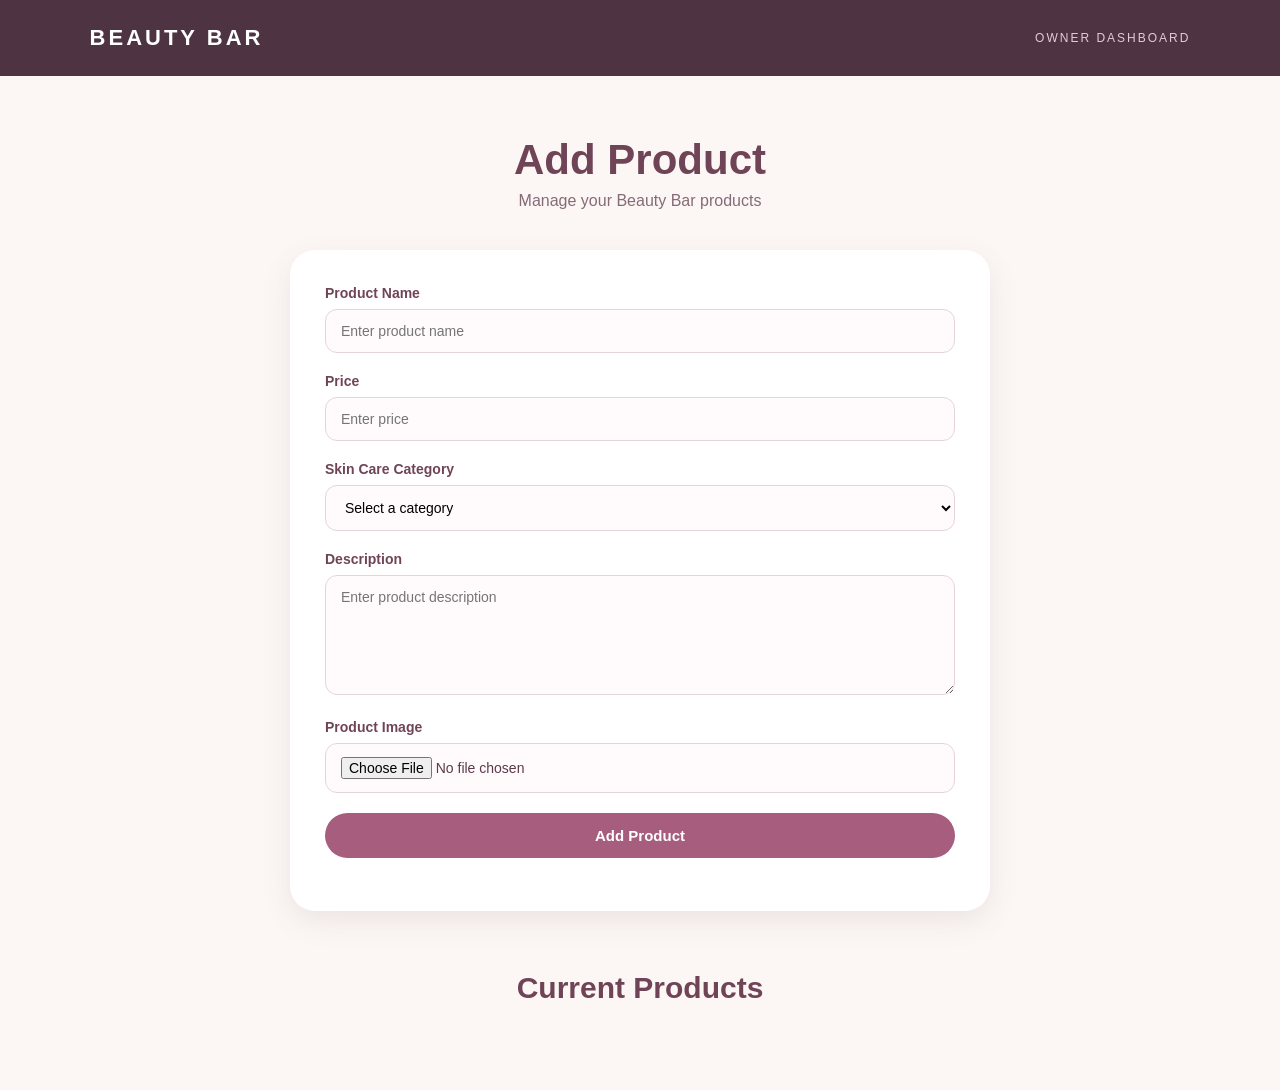
==== frontend/admin.html @ 8c3b52ff "Initial Beauty Bar project" ====
<!DOCTYPE html>
<html lang="en">

<head>

    <meta charset="UTF-8">

    <meta name="viewport" content="width=device-width, initial-scale=1.0">

    <title>Beauty Bar | Owner Dashboard</title>

    <style>

        * {
            margin: 0;
            padding: 0;
            box-sizing: border-box;
        }

        body {
            font-family: Arial, sans-serif;
            background: #fcf7f5;
            color: #5b3b4b;
            min-height: 100vh;
        }


        .admin-header {
            padding: 25px 7%;

            background: #4e3442;

            color: white;

            display: flex;

            align-items: center;

            justify-content: space-between;
        }


        .admin-logo {
            font-size: 22px;

            font-weight: bold;

            letter-spacing: 3px;
        }


        .admin-label {
            font-size: 12px;

            color: #e6c9d7;

            letter-spacing: 2px;
        }


        .dashboard {
            max-width: 1000px;

            margin: 60px auto;

            padding: 0 25px;
        }


        .title {
            text-align: center;

            margin-bottom: 40px;
        }


        .title h1 {
            color: #704457;

            font-size: 42px;

            margin-bottom: 8px;
        }


        .title p {
            color: #856b77;
        }


        .form-card {
            max-width: 700px;

            margin: auto;

            padding: 35px;

            background: white;

            border-radius: 25px;

            box-shadow:
                0 10px 30px
                rgba(90, 55, 75, 0.10);
        }


        .form-group {
            margin-bottom: 20px;
        }


        .form-group label {
            display: block;

            margin-bottom: 8px;

            font-size: 14px;

            font-weight: bold;

            color: #704457;
        }


        .form-group input,
        .form-group textarea,
        .form-group select {

            width: 100%;

            padding: 13px 15px;

            border: 1px solid #e6d4dd;

            border-radius: 12px;

            outline: none;

            font-family: Arial, sans-serif;

            font-size: 14px;

            background: #fffafb;
        }


        .form-group input:focus,
        .form-group textarea:focus,
        .form-group select:focus {

            border-color: #b86f90;
        }


        .form-group textarea {
            min-height: 120px;

            resize: vertical;
        }


        .image-preview {

            display: none;

            width: 180px;

            height: 180px;

            object-fit: cover;

            border-radius: 18px;

            margin-top: 15px;

            border: 2px solid #ead0dc;
        }


        .add-button {

            width: 100%;

            border: none;

            padding: 14px;

            border-radius: 25px;

            background: #a65d7e;

            color: white;

            font-size: 15px;

            font-weight: bold;

            cursor: pointer;

            transition: 0.3s;
        }


        .add-button:hover {

            background: #914d6d;

            transform: translateY(-2px);
        }


        .message {

            margin-top: 18px;

            text-align: center;

            font-size: 14px;

            font-weight: bold;
        }


        .products-title {

            text-align: center;

            color: #704457;

            margin: 60px 0 25px;

            font-size: 30px;
        }


        #products {

            display: grid;

            grid-template-columns:
                repeat(3, 1fr);

            gap: 20px;
        }


        .product-card {

            overflow: hidden;

            background: white;

            border-radius: 20px;

            box-shadow:
                0 8px 25px
                rgba(90, 55, 75, 0.08);
        }


        .product-image {

            width: 100%;

            height: 220px;

            object-fit: cover;

            display: block;

            background: #f5e9ee;
        }


        .product-content {

            padding: 22px;
        }


        .product-card h3 {

            color: #704457;

            margin-bottom: 8px;
        }


        .product-card .price {

            color: #a65d7e;

            font-weight: bold;

            margin-bottom: 8px;
        }


        .product-card .category {

            font-size: 12px;

            color: #8b7180;

            margin-bottom: 8px;
        }


        .product-card p {

            font-size: 13px;

            color: #806b75;
        }


        @media (max-width: 750px) {

            #products {

                grid-template-columns: 1fr;
            }


            .admin-header {

                flex-direction: column;

                gap: 8px;

                text-align: center;
            }


            .form-card {

                padding: 25px;
            }
        }

    </style>

</head>


<body>


    <header class="admin-header">

        <div class="admin-logo">
            BEAUTY BAR
        </div>

        <div class="admin-label">
            OWNER DASHBOARD
        </div>

    </header>



    <main class="dashboard">


        <div class="title">

            <h1>
                Add Product
            </h1>

            <p>
                Manage your Beauty Bar products
            </p>

        </div>



        <form
            class="form-card"
            id="productForm"
        >


            <div class="form-group">

                <label for="name">
                    Product Name
                </label>

                <input
                    type="text"
                    id="name"
                    placeholder="Enter product name"
                    required
                >

            </div>



            <div class="form-group">

                <label for="price">
                    Price
                </label>

                <input
                    type="number"
                    id="price"
                    placeholder="Enter price"
                    min="0"
                    step="0.01"
                    required
                >

            </div>



            <div class="form-group">

                <label for="category">
                    Skin Care Category
                </label>

                <select
                    id="category"
                    required
                >

                    <option value="">
                        Select a category
                    </option>

                    <option value="Facial Care">
                        Facial Care
                    </option>

                    <option value="Acne Care">
                        Acne Care
                    </option>

                    <option value="Skin Hydration">
                        Skin Hydration
                    </option>

                    <option value="Skin Cleansing">
                        Skin Cleansing
                    </option>

                    <option value="Sun Protection">
                        Sun Protection
                    </option>

                </select>

            </div>



            <div class="form-group">

                <label for="description">
                    Description
                </label>

                <textarea
                    id="description"
                    placeholder="Enter product description"
                ></textarea>

            </div>



            <div class="form-group">

                <label for="image">
                    Product Image
                </label>

                <input
                    type="file"
                    id="image"
                    accept=".png,.jpg,.jpeg,.webp,image/png,image/jpeg,image/webp"
                >

                <img
                    id="imagePreview"
                    class="image-preview"
                    alt="Product preview"
                >

            </div>



            <button
                type="submit"
                class="add-button"
            >
                Add Product
            </button>



            <div
                id="message"
                class="message"
            ></div>

        </form>



        <h2 class="products-title">
            Current Products
        </h2>


        <div id="products"></div>


    </main>



    <script>

        const productForm =
            document.getElementById("productForm");

        const message =
            document.getElementById("message");

        const productsContainer =
            document.getElementById("products");

        const imageInput =
            document.getElementById("image");

        const imagePreview =
            document.getElementById("imagePreview");



        /* Image Preview */

        imageInput.addEventListener(
            "change",
            function () {

                const file =
                    imageInput.files[0];

                if (!file) {

                    imagePreview.style.display =
                        "none";

                    imagePreview.src = "";

                    return;
                }

                imagePreview.src =
                    URL.createObjectURL(file);

                imagePreview.style.display =
                    "block";
            }
        );



        /* Load Products */

        async function loadProducts() {

            try {

                const response =
                    await fetch(
                        "http://127.0.0.1:5000/api/products"
                    );

                const products =
                    await response.json();

                productsContainer.innerHTML =
                    "";


                if (products.length === 0) {

                    productsContainer.innerHTML = `
                        <p style="
                            text-align:center;
                            grid-column:1/-1;
                            color:#806b75;
                        ">
                            No products yet.
                        </p>
                    `;

                    return;
                }


                products.forEach(
                    function (product) {

                        const card =
                            document.createElement("div");

                        card.className =
                            "product-card";


                        const imageHTML =
                            product.image
                            ? `
                                <img
                                    src="${product.image}"
                                    class="product-image"
                                    alt="${product.name}"
                                >
                            `
                            : `
                                <div
                                    class="product-image"
                                    style="
                                        display:flex;
                                        align-items:center;
                                        justify-content:center;
                                        color:#9c7d8c;
                                    "
                                >
                                    No Image
                                </div>
                            `;


                        card.innerHTML = `

                            ${imageHTML}

                            <div class="product-content">

                                <h3>
                                    ${product.name}
                                </h3>

                                <div class="price">
                                    ${product.price} EGP
                                </div>

                                <div class="category">
                                    ${product.category}
                                </div>

                                <p>
                                    ${product.description || ""}
                                </p>

                            </div>

                        `;


                        productsContainer.appendChild(
                            card
                        );

                    }
                );

            }

            catch (error) {

                console.error(
                    "Error loading products:",
                    error
                );

            }

        }



        /* Add Product */

        productForm.addEventListener(
            "submit",
            async function (event) {

                event.preventDefault();


                const file =
                    imageInput.files[0];


                const formData =
                    new FormData();


                formData.append(
                    "name",
                    document
                        .getElementById("name")
                        .value
                );


                formData.append(
                    "price",
                    document
                        .getElementById("price")
                        .value
                );


                formData.append(
                    "category",
                    document
                        .getElementById("category")
                        .value
                );


                formData.append(
                    "description",
                    document
                        .getElementById("description")
                        .value
                );


                if (file) {

                    formData.append(
                        "image",
                        file
                    );

                }


                try {

                    const response =
                        await fetch(
                            "http://127.0.0.1:5000/api/products",
                            {
                                method: "POST",

                                body: formData
                            }
                        );


                    const result =
                        await response.json();


                    if (!response.ok) {

                        throw new Error(
                            result.error ||
                            "Failed to add product"
                        );

                    }


                    message.textContent =
                        "Product added successfully!";

                    message.style.color =
                        "#6b9875";


                    productForm.reset();

                    imagePreview.src = "";

                    imagePreview.style.display =
                        "none";


                    loadProducts();

                }

                catch (error) {

                    console.error(error);

                    message.textContent =
                        error.message;

                    message.style.color =
                        "#b85c70";

                }

            }
        );



        loadProducts();

    </script>


</body>

</html>
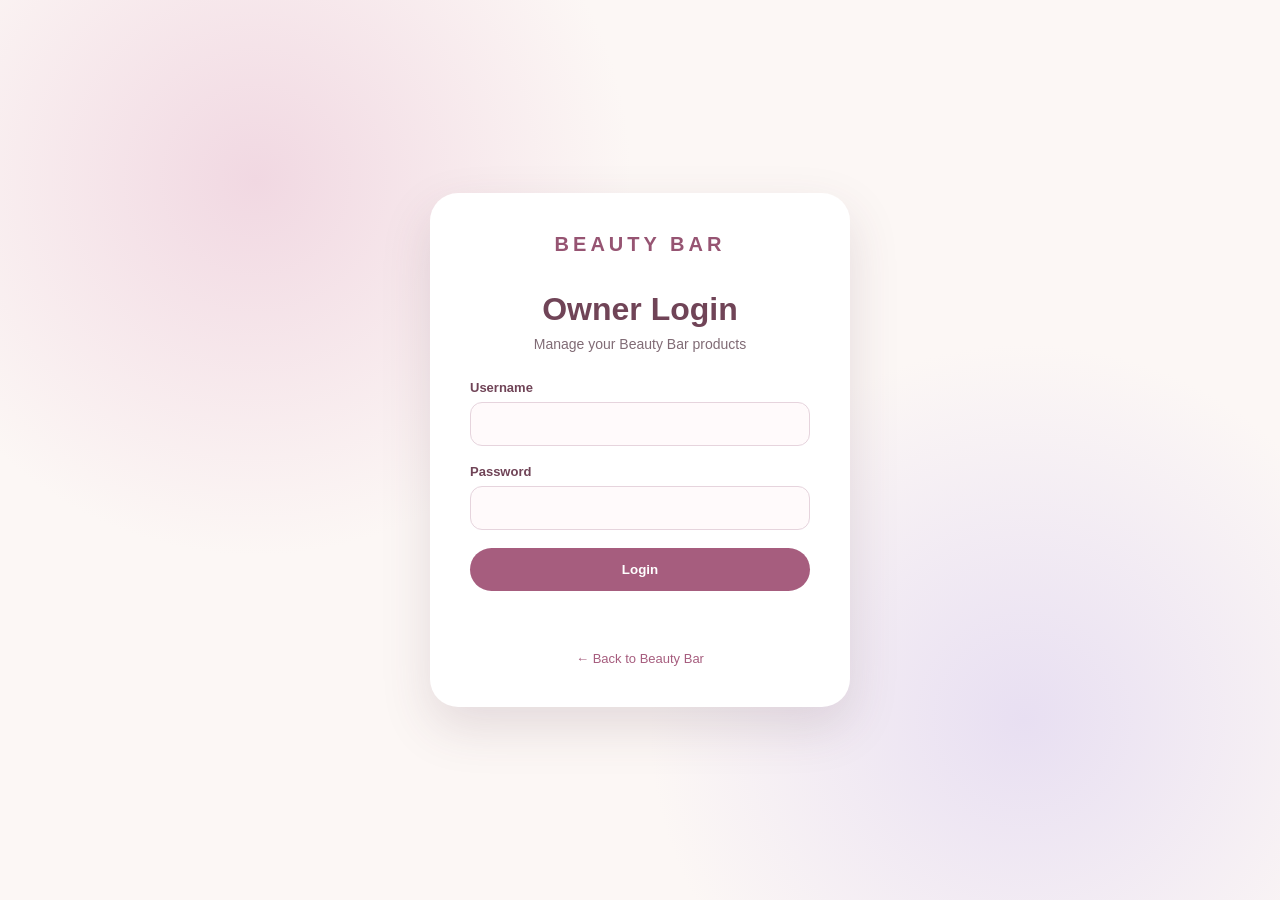
==== commit b130a967: "Add secure owner dashboard" ====
--- a/frontend/admin.html
+++ b/frontend/admin.html
@@ -5,9 +5,14 @@
 
     <meta charset="UTF-8">
 
-    <meta name="viewport" content="width=device-width, initial-scale=1.0">
-
-    <title>Beauty Bar | Owner Dashboard</title>
+    <meta
+        name="viewport"
+        content="width=device-width, initial-scale=1.0"
+    >
+
+    <title>
+        Beauty Bar | Owner Dashboard
+    </title>
 
     <style>
 
@@ -17,15 +22,21 @@
             box-sizing: border-box;
         }
 
+
         body {
+
             font-family: Arial, sans-serif;
+
             background: #fcf7f5;
+
             color: #5b3b4b;
+
             min-height: 100vh;
         }
 
 
         .admin-header {
+
             padding: 25px 7%;
 
             background: #4e3442;
@@ -41,6 +52,7 @@
 
 
         .admin-logo {
+
             font-size: 22px;
 
             font-weight: bold;
@@ -49,7 +61,18 @@
         }
 
 
+        .admin-right {
+
+            display: flex;
+
+            align-items: center;
+
+            gap: 15px;
+        }
+
+
         .admin-label {
+
             font-size: 12px;
 
             color: #e6c9d7;
@@ -58,23 +81,44 @@
         }
 
 
+        .logout-button {
+
+            border: none;
+
+            padding: 8px 15px;
+
+            border-radius: 20px;
+
+            background: #765567;
+
+            color: white;
+
+            cursor: pointer;
+
+            font-size: 11px;
+        }
+
+
         .dashboard {
-            max-width: 1000px;
-
-            margin: 60px auto;
+
+            max-width: 1050px;
+
+            margin: 55px auto;
 
             padding: 0 25px;
         }
 
 
         .title {
+
             text-align: center;
 
-            margin-bottom: 40px;
+            margin-bottom: 35px;
         }
 
 
         .title h1 {
+
             color: #704457;
 
             font-size: 42px;
@@ -84,11 +128,13 @@
 
 
         .title p {
+
             color: #856b77;
         }
 
 
         .form-card {
+
             max-width: 700px;
 
             margin: auto;
@@ -105,17 +151,29 @@
         }
 
 
+        .form-title {
+
+            color: #704457;
+
+            margin-bottom: 25px;
+
+            font-size: 22px;
+        }
+
+
         .form-group {
-            margin-bottom: 20px;
+
+            margin-bottom: 18px;
         }
 
 
         .form-group label {
+
             display: block;
 
-            margin-bottom: 8px;
-
-            font-size: 14px;
+            margin-bottom: 7px;
+
+            font-size: 13px;
 
             font-weight: bold;
 
@@ -129,7 +187,7 @@
 
             width: 100%;
 
-            padding: 13px 15px;
+            padding: 12px 14px;
 
             border: 1px solid #e6d4dd;
 
@@ -139,22 +197,13 @@
 
             font-family: Arial, sans-serif;
 
-            font-size: 14px;
-
             background: #fffafb;
         }
 
 
-        .form-group input:focus,
-        .form-group textarea:focus,
-        .form-group select:focus {
-
-            border-color: #b86f90;
-        }
-
-
         .form-group textarea {
-            min-height: 120px;
+
+            min-height: 110px;
 
             resize: vertical;
         }
@@ -164,59 +213,73 @@
 
             display: none;
 
-            width: 180px;
-
-            height: 180px;
+            width: 170px;
+
+            height: 170px;
 
             object-fit: cover;
 
             border-radius: 18px;
 
+            margin-top: 12px;
+        }
+
+
+        .form-buttons {
+
+            display: flex;
+
+            gap: 10px;
+        }
+
+
+        .add-button {
+
+            flex: 1;
+
+            border: none;
+
+            padding: 13px;
+
+            border-radius: 25px;
+
+            background: #a65d7e;
+
+            color: white;
+
+            font-weight: bold;
+
+            cursor: pointer;
+        }
+
+
+        .cancel-button {
+
+            display: none;
+
+            padding: 13px 22px;
+
+            border: none;
+
+            border-radius: 25px;
+
+            background: #ddd2d7;
+
+            color: #705866;
+
+            cursor: pointer;
+        }
+
+
+        .message {
+
             margin-top: 15px;
 
-            border: 2px solid #ead0dc;
-        }
-
-
-        .add-button {
-
-            width: 100%;
-
-            border: none;
-
-            padding: 14px;
-
-            border-radius: 25px;
-
-            background: #a65d7e;
-
-            color: white;
-
-            font-size: 15px;
-
-            font-weight: bold;
-
-            cursor: pointer;
-
-            transition: 0.3s;
-        }
-
-
-        .add-button:hover {
-
-            background: #914d6d;
-
-            transform: translateY(-2px);
-        }
-
-
-        .message {
-
-            margin-top: 18px;
-
             text-align: center;
 
-            font-size: 14px;
+            min-height: 20px;
+
+            font-size: 13px;
 
             font-weight: bold;
         }
@@ -263,7 +326,7 @@
 
             width: 100%;
 
-            height: 220px;
+            height: 210px;
 
             object-fit: cover;
 
@@ -273,66 +336,180 @@
         }
 
 
+        .no-image {
+
+            width: 100%;
+
+            height: 210px;
+
+            display: flex;
+
+            align-items: center;
+
+            justify-content: center;
+
+            color: #9c7d8c;
+
+            background: #f5e9ee;
+        }
+
+
         .product-content {
 
-            padding: 22px;
-        }
-
-
-        .product-card h3 {
+            padding: 20px;
+        }
+
+
+        .product-content h3 {
 
             color: #704457;
 
+            margin-bottom: 7px;
+        }
+
+
+        .price {
+
+            color: #a65d7e;
+
+            font-weight: bold;
+
+            margin-bottom: 7px;
+        }
+
+
+        .category {
+
+            font-size: 12px;
+
+            color: #8b7180;
+
             margin-bottom: 8px;
         }
 
 
-        .product-card .price {
-
-            color: #a65d7e;
+        .description {
+
+            font-size: 13px;
+
+            color: #806b75;
+
+            margin-bottom: 12px;
+        }
+
+
+        .stock-status {
+
+            display: inline-block;
+
+            padding: 5px 10px;
+
+            border-radius: 20px;
+
+            font-size: 10px;
 
             font-weight: bold;
 
-            margin-bottom: 8px;
-        }
-
-
-        .product-card .category {
-
-            font-size: 12px;
-
-            color: #8b7180;
-
-            margin-bottom: 8px;
-        }
-
-
-        .product-card p {
-
-            font-size: 13px;
-
-            color: #806b75;
-        }
-
-
-        @media (max-width: 750px) {
+            margin-bottom: 12px;
+        }
+
+
+        .available {
+
+            background: #e3f3e7;
+
+            color: #4d8a5d;
+        }
+
+
+        .out-of-stock {
+
+            background: #f7e1e5;
+
+            color: #a95063;
+        }
+
+
+        .actions {
+
+            display: grid;
+
+            grid-template-columns:
+                1fr 1fr;
+
+            gap: 8px;
+        }
+
+
+        .edit-button,
+        .delete-button,
+        .stock-button {
+
+            border: none;
+
+            padding: 9px;
+
+            border-radius: 18px;
+
+            cursor: pointer;
+
+            font-size: 11px;
+
+            font-weight: bold;
+        }
+
+
+        .edit-button {
+
+            background: #ede2f2;
+
+            color: #765270;
+        }
+
+
+        .delete-button {
+
+            background: #f7e1e5;
+
+            color: #a65063;
+        }
+
+
+        .stock-button {
+
+            grid-column:
+                1 / -1;
+
+            background: #e9e0e5;
+
+            color: #705866;
+        }
+
+
+        @media (max-width: 800px) {
+
+            #products {
+
+                grid-template-columns:
+                    repeat(2, 1fr);
+            }
+
+            .admin-right {
+
+                flex-direction: column;
+
+                gap: 5px;
+            }
+        }
+
+
+        @media (max-width: 550px) {
 
             #products {
 
                 grid-template-columns: 1fr;
             }
 
-
-            .admin-header {
-
-                flex-direction: column;
-
-                gap: 8px;
-
-                text-align: center;
-            }
-
-
             .form-card {
 
                 padding: 25px;
@@ -347,477 +524,1020 @@
 <body>
 
 
-    <header class="admin-header">
-
-        <div class="admin-logo">
-            BEAUTY BAR
-        </div>
+<header class="admin-header">
+
+    <div class="admin-logo">
+        BEAUTY BAR
+    </div>
+
+
+    <div class="admin-right">
 
         <div class="admin-label">
             OWNER DASHBOARD
         </div>
 
-    </header>
-
-
-
-    <main class="dashboard">
-
-
-        <div class="title">
-
-            <h1>
-                Add Product
-            </h1>
-
-            <p>
-                Manage your Beauty Bar products
-            </p>
+        <button
+            class="logout-button"
+            id="logoutButton"
+        >
+            Logout
+        </button>
+
+    </div>
+
+</header>
+
+
+<main class="dashboard">
+
+
+    <div class="title">
+
+        <h1 id="formTitle">
+            Add Product
+        </h1>
+
+        <p>
+            Manage your Beauty Bar products
+        </p>
+
+    </div>
+
+
+    <form
+        class="form-card"
+        id="productForm"
+    >
+
+        <h2 class="form-title">
+            Product Information
+        </h2>
+
+
+        <div class="form-group">
+
+            <label for="name">
+                Product Name
+            </label>
+
+            <input
+                type="text"
+                id="name"
+                required
+            >
 
         </div>
 
 
-
-        <form
-            class="form-card"
-            id="productForm"
-        >
-
-
-            <div class="form-group">
-
-                <label for="name">
-                    Product Name
-                </label>
-
-                <input
-                    type="text"
-                    id="name"
-                    placeholder="Enter product name"
-                    required
-                >
-
-            </div>
-
-
-
-            <div class="form-group">
-
-                <label for="price">
-                    Price
-                </label>
-
-                <input
-                    type="number"
-                    id="price"
-                    placeholder="Enter price"
-                    min="0"
-                    step="0.01"
-                    required
-                >
-
-            </div>
-
-
-
-            <div class="form-group">
-
-                <label for="category">
-                    Skin Care Category
-                </label>
-
-                <select
-                    id="category"
-                    required
-                >
-
-                    <option value="">
-                        Select a category
-                    </option>
-
-                    <option value="Facial Care">
-                        Facial Care
-                    </option>
-
-                    <option value="Acne Care">
-                        Acne Care
-                    </option>
-
-                    <option value="Skin Hydration">
-                        Skin Hydration
-                    </option>
-
-                    <option value="Skin Cleansing">
-                        Skin Cleansing
-                    </option>
-
-                    <option value="Sun Protection">
-                        Sun Protection
-                    </option>
-
-                </select>
-
-            </div>
-
-
-
-            <div class="form-group">
-
-                <label for="description">
-                    Description
-                </label>
-
-                <textarea
-                    id="description"
-                    placeholder="Enter product description"
-                ></textarea>
-
-            </div>
-
-
-
-            <div class="form-group">
-
-                <label for="image">
-                    Product Image
-                </label>
-
-                <input
-                    type="file"
-                    id="image"
-                    accept=".png,.jpg,.jpeg,.webp,image/png,image/jpeg,image/webp"
-                >
-
-                <img
-                    id="imagePreview"
-                    class="image-preview"
-                    alt="Product preview"
-                >
-
-            </div>
-
-
+        <div class="form-group">
+
+            <label for="price">
+                Price
+            </label>
+
+            <input
+                type="number"
+                id="price"
+                min="0"
+                step="0.01"
+                required
+            >
+
+        </div>
+
+
+        <div class="form-group">
+
+            <label for="category">
+                Category
+            </label>
+
+            <select
+                id="category"
+                required
+            >
+
+                <option value="">
+                    Select a category
+                </option>
+
+                <option value="Facial Care">
+                    Facial Care
+                </option>
+
+                <option value="Acne Care">
+                    Acne Care
+                </option>
+
+                <option value="Skin Hydration">
+                    Skin Hydration
+                </option>
+
+                <option value="Skin Cleansing">
+                    Skin Cleansing
+                </option>
+
+                <option value="Sun Protection">
+                    Sun Protection
+                </option>
+
+            </select>
+
+        </div>
+
+
+        <div class="form-group">
+
+            <label for="stockStatus">
+                Stock Status
+            </label>
+
+            <select id="stockStatus">
+
+                <option value="Available">
+                    Available
+                </option>
+
+                <option value="Out of Stock">
+                    Out of Stock
+                </option>
+
+            </select>
+
+        </div>
+
+
+        <div class="form-group">
+
+            <label for="description">
+                Description
+            </label>
+
+            <textarea
+                id="description"
+            ></textarea>
+
+        </div>
+
+
+        <div class="form-group">
+
+            <label for="image">
+                Product Image
+            </label>
+
+            <input
+                type="file"
+                id="image"
+                accept=".png,.jpg,.jpeg,.webp,image/png,image/jpeg,image/webp"
+            >
+
+            <img
+                id="imagePreview"
+                class="image-preview"
+                alt="Product preview"
+            >
+
+        </div>
+
+
+        <div class="form-buttons">
 
             <button
                 type="submit"
                 class="add-button"
+                id="submitButton"
             >
                 Add Product
             </button>
 
 
-
-            <div
-                id="message"
-                class="message"
-            ></div>
-
-        </form>
-
-
-
-        <h2 class="products-title">
-            Current Products
-        </h2>
-
-
-        <div id="products"></div>
-
-
-    </main>
-
-
-
-    <script>
-
-        const productForm =
-            document.getElementById("productForm");
-
-        const message =
-            document.getElementById("message");
-
-        const productsContainer =
-            document.getElementById("products");
-
-        const imageInput =
-            document.getElementById("image");
-
-        const imagePreview =
-            document.getElementById("imagePreview");
-
-
-
-        /* Image Preview */
-
-        imageInput.addEventListener(
-            "change",
-            function () {
-
-                const file =
-                    imageInput.files[0];
-
-                if (!file) {
-
-                    imagePreview.style.display =
-                        "none";
-
-                    imagePreview.src = "";
-
-                    return;
+            <button
+                type="button"
+                class="cancel-button"
+                id="cancelButton"
+            >
+                Cancel Edit
+            </button>
+
+        </div>
+
+
+        <div
+            id="message"
+            class="message"
+        ></div>
+
+    </form>
+
+
+    <h2 class="products-title">
+        Current Products
+    </h2>
+
+
+    <div id="products"></div>
+
+
+</main>
+
+
+<script>
+
+const API_URL =
+    "http://127.0.0.1:5000";
+
+
+const productForm =
+    document.getElementById(
+        "productForm"
+    );
+
+
+const productsContainer =
+    document.getElementById(
+        "products"
+    );
+
+
+const message =
+    document.getElementById(
+        "message"
+    );
+
+
+const imageInput =
+    document.getElementById(
+        "image"
+    );
+
+
+const imagePreview =
+    document.getElementById(
+        "imagePreview"
+    );
+
+
+const formTitle =
+    document.getElementById(
+        "formTitle"
+    );
+
+
+const submitButton =
+    document.getElementById(
+        "submitButton"
+    );
+
+
+const cancelButton =
+    document.getElementById(
+        "cancelButton"
+    );
+
+
+const logoutButton =
+    document.getElementById(
+        "logoutButton"
+    );
+
+
+let editingProductId = null;
+
+
+/* =========================
+   CHECK LOGIN
+========================= */
+
+async function checkLogin() {
+
+    try {
+
+        const response =
+            await fetch(
+                `${API_URL}/api/admin/me`,
+                {
+                    credentials:
+                        "include"
                 }
-
-                imagePreview.src =
-                    URL.createObjectURL(file);
-
-                imagePreview.style.display =
-                    "block";
+            );
+
+
+        const data =
+            await response.json();
+
+
+        if (!data.logged_in) {
+
+            window.location.href =
+                "admin-login.html";
+
+            return false;
+        }
+
+
+        return true;
+
+    }
+
+    catch (error) {
+
+        window.location.href =
+            "admin-login.html";
+
+        return false;
+
+    }
+
+}
+
+
+/* =========================
+   IMAGE PREVIEW
+========================= */
+
+imageInput.addEventListener(
+    "change",
+    function () {
+
+        const file =
+            imageInput.files[0];
+
+
+        if (!file) {
+
+            imagePreview.style.display =
+                "none";
+
+            return;
+        }
+
+
+        imagePreview.src =
+            URL.createObjectURL(file);
+
+
+        imagePreview.style.display =
+            "block";
+
+    }
+);
+
+
+/* =========================
+   LOAD PRODUCTS
+========================= */
+
+async function loadProducts() {
+
+    try {
+
+        const response =
+            await fetch(
+                `${API_URL}/api/products`
+            );
+
+
+        const products =
+            await response.json();
+
+
+        productsContainer.innerHTML =
+            "";
+
+
+        if (products.length === 0) {
+
+            productsContainer.innerHTML = `
+                <p style="
+                    text-align:center;
+                    grid-column:1/-1;
+                    color:#806b75;
+                ">
+                    No products yet.
+                </p>
+            `;
+
+            return;
+        }
+
+
+        products.forEach(
+            function (product) {
+
+                const card =
+                    document.createElement(
+                        "div"
+                    );
+
+
+                card.className =
+                    "product-card";
+
+
+                const isAvailable =
+                    product.stock_status ===
+                    "Available";
+
+
+                const imageHTML =
+                    product.image
+                    ?
+                    `
+                        <img
+                            src="${product.image}"
+                            class="product-image"
+                            alt="${product.name}"
+                        >
+                    `
+                    :
+                    `
+                        <div class="no-image">
+                            No Image
+                        </div>
+                    `;
+
+
+                card.innerHTML = `
+
+                    ${imageHTML}
+
+                    <div class="product-content">
+
+                        <h3>
+                            ${product.name}
+                        </h3>
+
+                        <div class="price">
+                            ${product.price} EGP
+                        </div>
+
+                        <div class="category">
+                            ${product.category}
+                        </div>
+
+                        <div class="description">
+                            ${product.description || ""}
+                        </div>
+
+                        <span
+                            class="
+                                stock-status
+                                ${
+                                    isAvailable
+                                    ? "available"
+                                    : "out-of-stock"
+                                }
+                            "
+                        >
+                            ${
+                                isAvailable
+                                ? "Available"
+                                : "Out of Stock"
+                            }
+                        </span>
+
+                        <div class="actions">
+
+                            <button
+                                class="edit-button"
+                            >
+                                Edit
+                            </button>
+
+                            <button
+                                class="delete-button"
+                            >
+                                Delete
+                            </button>
+
+                            <button
+                                class="stock-button"
+                            >
+                                ${
+                                    isAvailable
+                                    ? "Mark Out of Stock"
+                                    : "Mark Available"
+                                }
+                            </button>
+
+                        </div>
+
+                    </div>
+                `;
+
+
+                card
+                    .querySelector(
+                        ".edit-button"
+                    )
+                    .addEventListener(
+                        "click",
+                        function () {
+
+                            startEdit(
+                                product
+                            );
+
+                        }
+                    );
+
+
+                card
+                    .querySelector(
+                        ".delete-button"
+                    )
+                    .addEventListener(
+                        "click",
+                        function () {
+
+                            deleteProduct(
+                                product.id
+                            );
+
+                        }
+                    );
+
+
+                card
+                    .querySelector(
+                        ".stock-button"
+                    )
+                    .addEventListener(
+                        "click",
+                        function () {
+
+                            changeStock(
+                                product.id,
+                                isAvailable
+                                ? "Out of Stock"
+                                : "Available"
+                            );
+
+                        }
+                    );
+
+
+                productsContainer.appendChild(
+                    card
+                );
+
             }
         );
 
-
-
-        /* Load Products */
-
-        async function loadProducts() {
-
-            try {
-
-                const response =
-                    await fetch(
-                        "http://127.0.0.1:5000/api/products"
-                    );
-
-                const products =
-                    await response.json();
-
-                productsContainer.innerHTML =
-                    "";
-
-
-                if (products.length === 0) {
-
-                    productsContainer.innerHTML = `
-                        <p style="
-                            text-align:center;
-                            grid-column:1/-1;
-                            color:#806b75;
-                        ">
-                            No products yet.
-                        </p>
-                    `;
-
-                    return;
-                }
-
-
-                products.forEach(
-                    function (product) {
-
-                        const card =
-                            document.createElement("div");
-
-                        card.className =
-                            "product-card";
-
-
-                        const imageHTML =
-                            product.image
-                            ? `
-                                <img
-                                    src="${product.image}"
-                                    class="product-image"
-                                    alt="${product.name}"
-                                >
-                            `
-                            : `
-                                <div
-                                    class="product-image"
-                                    style="
-                                        display:flex;
-                                        align-items:center;
-                                        justify-content:center;
-                                        color:#9c7d8c;
-                                    "
-                                >
-                                    No Image
-                                </div>
-                            `;
-
-
-                        card.innerHTML = `
-
-                            ${imageHTML}
-
-                            <div class="product-content">
-
-                                <h3>
-                                    ${product.name}
-                                </h3>
-
-                                <div class="price">
-                                    ${product.price} EGP
-                                </div>
-
-                                <div class="category">
-                                    ${product.category}
-                                </div>
-
-                                <p>
-                                    ${product.description || ""}
-                                </p>
-
-                            </div>
-
-                        `;
-
-
-                        productsContainer.appendChild(
-                            card
-                        );
-
+    }
+
+    catch (error) {
+
+        console.error(error);
+
+    }
+
+}
+
+
+/* =========================
+   START EDIT
+========================= */
+
+function startEdit(product) {
+
+    editingProductId =
+        product.id;
+
+
+    formTitle.textContent =
+        "Edit Product";
+
+
+    submitButton.textContent =
+        "Save Changes";
+
+
+    cancelButton.style.display =
+        "block";
+
+
+    document.getElementById(
+        "name"
+    ).value =
+        product.name;
+
+
+    document.getElementById(
+        "price"
+    ).value =
+        product.price;
+
+
+    document.getElementById(
+        "category"
+    ).value =
+        product.category;
+
+
+    document.getElementById(
+        "stockStatus"
+    ).value =
+        product.stock_status;
+
+
+    document.getElementById(
+        "description"
+    ).value =
+        product.description || "";
+
+
+    imageInput.value =
+        "";
+
+
+    if (product.image) {
+
+        imagePreview.src =
+            product.image;
+
+        imagePreview.style.display =
+            "block";
+
+    }
+
+
+    window.scrollTo({
+        top: 0,
+        behavior: "smooth"
+    });
+
+}
+
+
+/* =========================
+   CANCEL EDIT
+========================= */
+
+cancelButton.addEventListener(
+    "click",
+    function () {
+
+        resetForm();
+
+    }
+);
+
+
+function resetForm() {
+
+    editingProductId =
+        null;
+
+
+    productForm.reset();
+
+
+    formTitle.textContent =
+        "Add Product";
+
+
+    submitButton.textContent =
+        "Add Product";
+
+
+    cancelButton.style.display =
+        "none";
+
+
+    imagePreview.src =
+        "";
+
+    imagePreview.style.display =
+        "none";
+
+
+    message.textContent =
+        "";
+
+}
+
+
+/* =========================
+   ADD / EDIT PRODUCT
+========================= */
+
+productForm.addEventListener(
+    "submit",
+    async function (event) {
+
+        event.preventDefault();
+
+
+        const formData =
+            new FormData();
+
+
+        formData.append(
+            "name",
+            document.getElementById(
+                "name"
+            ).value
+        );
+
+
+        formData.append(
+            "price",
+            document.getElementById(
+                "price"
+            ).value
+        );
+
+
+        formData.append(
+            "category",
+            document.getElementById(
+                "category"
+            ).value
+        );
+
+
+        formData.append(
+            "stock_status",
+            document.getElementById(
+                "stockStatus"
+            ).value
+        );
+
+
+        formData.append(
+            "description",
+            document.getElementById(
+                "description"
+            ).value
+        );
+
+
+        const file =
+            imageInput.files[0];
+
+
+        if (file) {
+
+            formData.append(
+                "image",
+                file
+            );
+
+        }
+
+
+        const isEditing =
+            editingProductId !== null;
+
+
+        const url =
+            isEditing
+            ?
+            `${API_URL}/api/products/${editingProductId}`
+            :
+            `${API_URL}/api/products`;
+
+
+        try {
+
+            const response =
+                await fetch(
+                    url,
+                    {
+                        method:
+                            isEditing
+                            ? "PUT"
+                            : "POST",
+
+                        credentials:
+                            "include",
+
+                        body:
+                            formData
                     }
                 );
 
+
+            const result =
+                await response.json();
+
+
+            if (!response.ok) {
+
+                throw new Error(
+                    result.error ||
+                    "Operation failed"
+                );
+
             }
 
-            catch (error) {
-
-                console.error(
-                    "Error loading products:",
-                    error
-                );
-
-            }
-
-        }
-
-
-
-        /* Add Product */
-
-        productForm.addEventListener(
-            "submit",
-            async function (event) {
-
-                event.preventDefault();
-
-
-                const file =
-                    imageInput.files[0];
-
-
-                const formData =
-                    new FormData();
-
-
-                formData.append(
-                    "name",
-                    document
-                        .getElementById("name")
-                        .value
-                );
-
-
-                formData.append(
-                    "price",
-                    document
-                        .getElementById("price")
-                        .value
-                );
-
-
-                formData.append(
-                    "category",
-                    document
-                        .getElementById("category")
-                        .value
-                );
-
-
-                formData.append(
-                    "description",
-                    document
-                        .getElementById("description")
-                        .value
-                );
-
-
-                if (file) {
-
-                    formData.append(
-                        "image",
-                        file
-                    );
-
+
+            message.textContent =
+                isEditing
+                ?
+                "Product updated successfully!"
+                :
+                "Product added successfully!";
+
+
+            message.style.color =
+                "#6b9875";
+
+
+            resetForm();
+
+
+            loadProducts();
+
+        }
+
+        catch (error) {
+
+            message.textContent =
+                error.message;
+
+            message.style.color =
+                "#a65063";
+
+        }
+
+    }
+);
+
+
+/* =========================
+   DELETE PRODUCT
+========================= */
+
+async function deleteProduct(
+    productId
+) {
+
+    const confirmed =
+        confirm(
+            "Are you sure you want to delete this product?"
+        );
+
+
+    if (!confirmed) {
+        return;
+    }
+
+
+    try {
+
+        const response =
+            await fetch(
+                `${API_URL}/api/products/${productId}`,
+                {
+                    method: "DELETE",
+
+                    credentials:
+                        "include"
                 }
-
-
-                try {
-
-                    const response =
-                        await fetch(
-                            "http://127.0.0.1:5000/api/products",
-                            {
-                                method: "POST",
-
-                                body: formData
-                            }
-                        );
-
-
-                    const result =
-                        await response.json();
-
-
-                    if (!response.ok) {
-
-                        throw new Error(
-                            result.error ||
-                            "Failed to add product"
-                        );
-
-                    }
-
-
-                    message.textContent =
-                        "Product added successfully!";
-
-                    message.style.color =
-                        "#6b9875";
-
-
-                    productForm.reset();
-
-                    imagePreview.src = "";
-
-                    imagePreview.style.display =
-                        "none";
-
-
-                    loadProducts();
-
+            );
+
+
+        const result =
+            await response.json();
+
+
+        if (!response.ok) {
+
+            throw new Error(
+                result.error ||
+                "Could not delete product"
+            );
+
+        }
+
+
+        loadProducts();
+
+    }
+
+    catch (error) {
+
+        alert(
+            error.message
+        );
+
+    }
+
+}
+
+
+/* =========================
+   CHANGE STOCK
+========================= */
+
+async function changeStock(
+    productId,
+    newStatus
+) {
+
+    try {
+
+        const response =
+            await fetch(
+                `${API_URL}/api/products/${productId}/stock`,
+                {
+                    method: "PUT",
+
+                    credentials:
+                        "include",
+
+                    headers: {
+                        "Content-Type":
+                            "application/json"
+                    },
+
+                    body:
+                        JSON.stringify({
+                            stock_status:
+                                newStatus
+                        })
                 }
-
-                catch (error) {
-
-                    console.error(error);
-
-                    message.textContent =
-                        error.message;
-
-                    message.style.color =
-                        "#b85c70";
-
-                }
-
+            );
+
+
+        const result =
+            await response.json();
+
+
+        if (!response.ok) {
+
+            throw new Error(
+                result.error ||
+                "Could not update stock"
+            );
+
+        }
+
+
+        loadProducts();
+
+    }
+
+    catch (error) {
+
+        alert(
+            error.message
+        );
+
+    }
+
+}
+
+
+/* =========================
+   LOGOUT
+========================= */
+
+logoutButton.addEventListener(
+    "click",
+    async function () {
+
+        await fetch(
+            `${API_URL}/api/admin/logout`,
+            {
+                method: "POST",
+
+                credentials:
+                    "include"
             }
         );
 
 
+        window.location.href =
+            "admin-login.html";
+
+    }
+);
+
+
+/* =========================
+   START
+========================= */
+
+(async function () {
+
+    const loggedIn =
+        await checkLogin();
+
+
+    if (loggedIn) {
 
         loadProducts();
 
-    </script>
+    }
+
+})();
+
+</script>
 
 
 </body>
